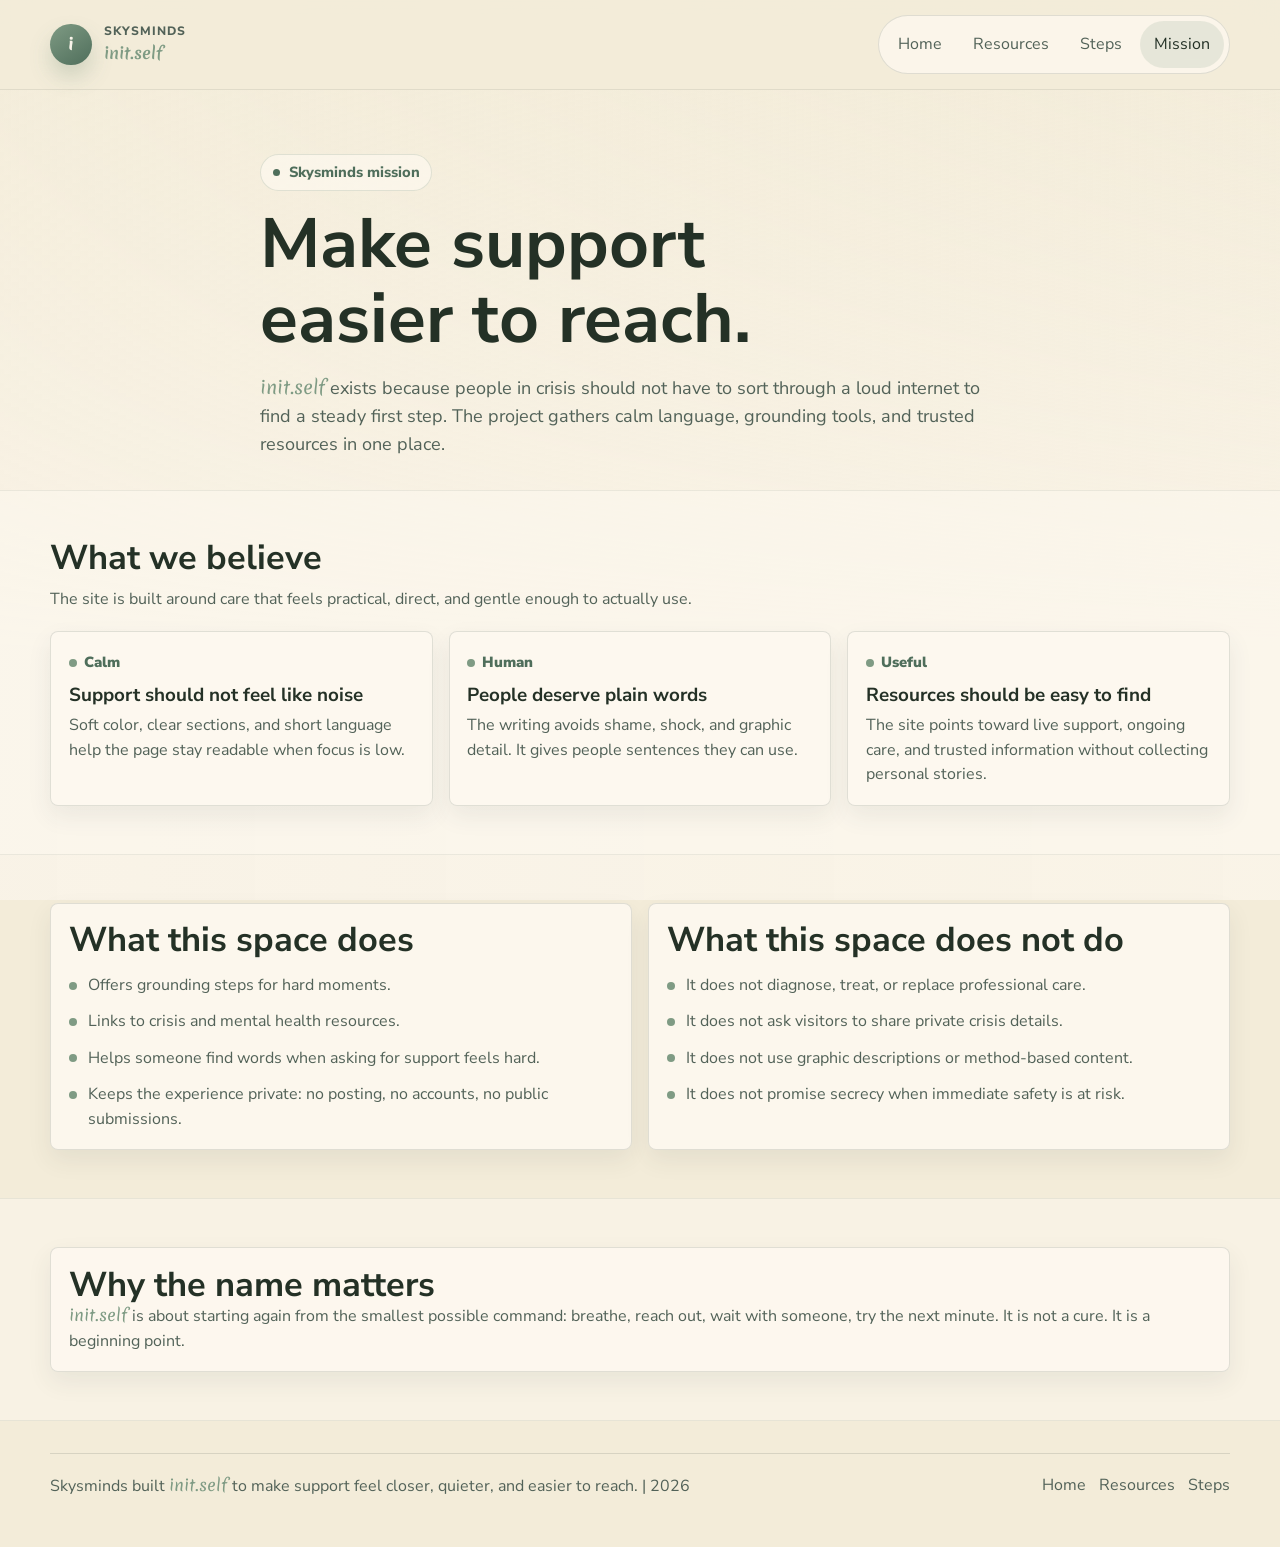
==== mission.html @ 9b26168d "Add files via upload" ====
<!doctype html>
<html lang="en">
  <head>
    <meta charset="utf-8" />
    <meta name="viewport" content="width=device-width, initial-scale=1" />
    <meta
      name="description"
      content="The Skysminds mission behind init.self: calm support, human language, and easier access to mental health resources."
    />
    <title>init.self | mission</title>
    <link rel="preconnect" href="https://fonts.googleapis.com" />
    <link rel="preconnect" href="https://fonts.gstatic.com" crossorigin />
    <link
      href="https://fonts.googleapis.com/css2?family=Merienda:wght@400;700&family=Nunito+Sans:wght@400;600;700;800&display=swap"
      rel="stylesheet"
    />
    <link rel="stylesheet" href="styles.css" />
    <script defer src="script.js"></script>
  </head>
  <body>
    <a class="skip-link" href="#main">Skip to content</a>
    <header class="site-header" data-header>
      <div class="header-inner">
        <a class="brand" href="index.html" aria-label="home">
          <span class="brand-mark">i</span>
          <span class="brand-copy">
            <small>Skysminds</small>
            <strong><span class="init-self">init.self</span></strong>
          </span>
        </a>
        <button class="menu-button" type="button" data-menu-button aria-expanded="false" aria-label="Open menu">
          <span aria-hidden="true"></span>
          Menu
        </button>
        <nav class="site-nav" aria-label="Primary">
          <a href="index.html">Home</a>
          <a href="resources.html">Resources</a>
          <a href="steps.html">Steps</a>
          <a href="mission.html" aria-current="page">Mission</a>
        </nav>
      </div>
    </header>

    <main id="main">
      <section class="hero compact">
        <div class="section-inner hero-copy" data-reveal>
          <div class="eyebrow">Skysminds mission</div>
          <h1>Make support easier to reach.</h1>
          <p class="lead">
            <span class="init-self">init.self</span> exists because people in crisis should not have to sort through
            a loud internet to find a steady first step. The project gathers calm language, grounding tools, and trusted
            resources in one place.
          </p>
        </div>
      </section>

      <section class="section quiet-band">
        <div class="section-inner">
          <div class="section-title" data-reveal>
            <h2>What we believe</h2>
            <p>The site is built around care that feels practical, direct, and gentle enough to actually use.</p>
          </div>
          <div class="grid three">
            <article class="mission-panel" data-reveal>
              <div class="kicker">Calm</div>
              <h3>Support should not feel like noise</h3>
              <p>Soft color, clear sections, and short language help the page stay readable when focus is low.</p>
            </article>
            <article class="mission-panel" data-reveal>
              <div class="kicker">Human</div>
              <h3>People deserve plain words</h3>
              <p>The writing avoids shame, shock, and graphic detail. It gives people sentences they can use.</p>
            </article>
            <article class="mission-panel" data-reveal>
              <div class="kicker">Useful</div>
              <h3>Resources should be easy to find</h3>
              <p>The site points toward live support, ongoing care, and trusted information without collecting personal stories.</p>
            </article>
          </div>
        </div>
      </section>

      <section class="section">
        <div class="section-inner grid two">
          <article class="feature" data-reveal>
            <h2>What this space does</h2>
            <ul class="feature-list">
              <li>Offers grounding steps for hard moments.</li>
              <li>Links to crisis and mental health resources.</li>
              <li>Helps someone find words when asking for support feels hard.</li>
              <li>Keeps the experience private: no posting, no accounts, no public submissions.</li>
            </ul>
          </article>
          <article class="feature" data-reveal>
            <h2>What this space does not do</h2>
            <ul class="feature-list">
              <li>It does not diagnose, treat, or replace professional care.</li>
              <li>It does not ask visitors to share private crisis details.</li>
              <li>It does not use graphic descriptions or method-based content.</li>
              <li>It does not promise secrecy when immediate safety is at risk.</li>
            </ul>
          </article>
        </div>
      </section>

      <section class="section quiet-band">
        <div class="section-inner">
          <div class="callout" data-reveal>
            <h2>Why the name matters</h2>
            <p>
              <span class="init-self">init.self</span> is about starting again from the smallest possible command:
              breathe, reach out, wait with someone, try the next minute. It is not a cure. It is a beginning point.
            </p>
          </div>
        </div>
      </section>
    </main>

    <footer class="page-footer">
      <div class="page-footer-inner">
        <div class="footer-wrap">
          <p>
            Skysminds built <span class="init-self">init.self</span> to make support feel closer, quieter, and easier
            to reach. <span data-year></span>
          </p>
          <div class="footer-links">
            <a href="index.html">Home</a>
            <a href="resources.html">Resources</a>
            <a href="steps.html">Steps</a>
          </div>
        </div>
      </div>
    </footer>
  </body>
</html>
---- styles.css ----
:root {
  --bg: #f3ecd9;
  --bg-soft: #f9f3e7;
  --surface: rgba(253, 249, 240, 0.88);
  --surface-solid: #fffaf0;
  --ink: #243126;
  --ink-soft: #526258;
  --sage: #7f9b84;
  --sage-deep: #4f6e5b;
  --sage-dark: #26332a;
  --sage-mist: #dbe5d3;
  --clay: #ad7f6d;
  --border: rgba(36, 49, 38, 0.13);
  --shadow: 0 18px 42px rgba(54, 70, 58, 0.12);
  --shadow-soft: 0 10px 24px rgba(54, 70, 58, 0.08);
  --radius-lg: 8px;
  --radius-md: 8px;
  --radius-sm: 6px;
  --container: 1180px;
}

*,
*::before,
*::after {
  box-sizing: border-box;
}

html {
  scroll-behavior: smooth;
}

[id] {
  scroll-margin-top: 8rem;
}

body {
  margin: 0;
  min-height: 100vh;
  background: var(--bg);
  color: var(--ink);
  font-family: "Nunito Sans", system-ui, sans-serif;
  line-height: 1.55;
  text-rendering: optimizeLegibility;
}

body::before {
  content: "";
  position: fixed;
  inset: 0;
  pointer-events: none;
  background: url("assets/quiet-dawn.png") center top / cover no-repeat;
  opacity: 0.5;
  z-index: -2;
}

body::after {
  content: "";
  position: fixed;
  inset: 0;
  pointer-events: none;
  background:
    linear-gradient(180deg, rgba(243, 236, 217, 0.16), rgba(249, 243, 231, 0.96) 72%),
    linear-gradient(90deg, rgba(243, 236, 217, 0.78), rgba(243, 236, 217, 0.12));
  z-index: -1;
}

a {
  color: inherit;
  text-decoration: none;
}

img {
  max-width: 100%;
  display: block;
}

button,
input,
textarea,
select {
  font: inherit;
}

.skip-link {
  position: absolute;
  left: 50%;
  top: -3.5rem;
  transform: translateX(-50%);
  background: var(--ink);
  color: var(--surface-solid);
  padding: 0.8rem 1rem;
  border-radius: 999px;
  z-index: 1000;
}

.skip-link:focus {
  top: 1rem;
}

.site-header {
  position: sticky;
  top: 0;
  z-index: 100;
  background: rgba(243, 236, 217, 0.78);
  backdrop-filter: blur(18px);
  border-bottom: 1px solid rgba(36, 49, 38, 0.09);
  transition: box-shadow 180ms ease, background 180ms ease;
}

.site-header.is-scrolled {
  background: rgba(249, 243, 231, 0.92);
  box-shadow: 0 10px 30px rgba(54, 70, 58, 0.08);
}

.header-inner,
.page-footer-inner,
.section-inner {
  width: min(calc(100% - 2rem), var(--container));
  margin: 0 auto;
}

.header-inner {
  display: flex;
  align-items: center;
  justify-content: space-between;
  gap: 1rem;
  padding: 0.95rem 0;
}

.brand {
  display: inline-flex;
  align-items: center;
  gap: 0.8rem;
  font-weight: 800;
}

.brand-mark {
  width: 2.6rem;
  height: 2.6rem;
  display: grid;
  place-items: center;
  border-radius: 50%;
  background: linear-gradient(145deg, var(--sage) 0%, var(--sage-deep) 100%);
  color: #f9f4ea;
  font-family: "Merienda", cursive;
  box-shadow: 0 12px 22px rgba(79, 110, 91, 0.22);
}

.brand-copy {
  display: grid;
  gap: 0.05rem;
}

.brand-copy small {
  color: var(--ink-soft);
  font-size: 0.76rem;
  letter-spacing: 0.08em;
  text-transform: uppercase;
}

.brand-copy strong {
  font-size: 1rem;
}

.init-self {
  color: var(--sage);
  font-family: "Merienda", cursive;
}

.site-nav {
  display: flex;
  align-items: center;
  gap: 0.2rem;
  padding: 0.32rem;
  border: 1px solid var(--border);
  border-radius: 999px;
  background: rgba(253, 249, 240, 0.72);
}

.site-nav a {
  padding: 0.68rem 0.88rem;
  border-radius: 999px;
  color: var(--ink-soft);
  transition: background 160ms ease, color 160ms ease;
}

.site-nav a:hover,
.site-nav a:focus-visible,
.site-nav a[aria-current="page"] {
  background: rgba(127, 155, 132, 0.16);
  color: var(--ink);
}

.menu-button {
  display: none;
  align-items: center;
  gap: 0.6rem;
  border: 1px solid var(--border);
  background: rgba(253, 249, 240, 0.9);
  color: var(--ink);
  padding: 0.72rem 0.88rem;
  border-radius: 999px;
  box-shadow: var(--shadow-soft);
}

.menu-button span {
  display: inline-block;
  width: 1rem;
  height: 2px;
  background: currentColor;
  border-radius: 999px;
  box-shadow: 0 5px 0 currentColor, 0 -5px 0 currentColor;
}

.hero {
  min-height: calc(100vh - 5rem);
  display: grid;
  align-items: center;
  padding: 3rem 0 2rem;
}

.hero.compact {
  min-height: auto;
  padding: 4rem 0 2rem;
}

.hero-layout {
  display: grid;
  grid-template-columns: minmax(0, 1fr) 360px;
  gap: 2rem;
  align-items: end;
}

.hero-copy {
  max-width: 760px;
}

.eyebrow {
  display: inline-flex;
  align-items: center;
  gap: 0.55rem;
  padding: 0.38rem 0.72rem;
  margin-bottom: 1rem;
  border: 1px solid rgba(79, 110, 91, 0.16);
  border-radius: 999px;
  background: rgba(253, 249, 240, 0.65);
  color: var(--sage-deep);
  font-weight: 800;
  font-size: 0.92rem;
}

.eyebrow::before {
  content: "";
  width: 0.46rem;
  height: 0.46rem;
  border-radius: 50%;
  background: var(--sage-deep);
}

h1,
h2,
h3,
h4 {
  margin: 0;
  line-height: 1.08;
  letter-spacing: 0;
}

h1 {
  font-size: 4.35rem;
  max-width: 12ch;
}

h2 {
  font-size: 2.15rem;
}

h3 {
  font-size: 1.18rem;
}

.lead {
  margin: 1rem 0 0;
  max-width: 66ch;
  color: var(--ink-soft);
  font-size: 1.13rem;
}

.hero-actions,
.resource-actions {
  display: flex;
  flex-wrap: wrap;
  gap: 0.75rem;
  margin-top: 1.35rem;
}

.button {
  display: inline-flex;
  align-items: center;
  justify-content: center;
  min-height: 3rem;
  padding: 0.78rem 1rem;
  border-radius: 999px;
  border: 1px solid transparent;
  font-weight: 800;
  transition: transform 160ms ease, box-shadow 160ms ease, background 160ms ease;
}

.button:hover {
  transform: translateY(-1px);
}

.button.primary {
  background: linear-gradient(145deg, var(--sage) 0%, var(--sage-deep) 100%);
  color: #fbf7ef;
  box-shadow: 0 13px 24px rgba(79, 110, 91, 0.22);
}

.button.secondary {
  background: rgba(253, 249, 240, 0.86);
  color: var(--ink);
  border-color: var(--border);
}

.quick-panel {
  padding: 1rem;
  border: 1px solid var(--border);
  border-radius: var(--radius-lg);
  background: rgba(253, 249, 240, 0.76);
  box-shadow: var(--shadow);
}

.quick-panel h2 {
  font-size: 1.25rem;
  margin-bottom: 0.75rem;
}

.quick-list {
  display: grid;
  gap: 0.65rem;
}

.quick-link {
  display: grid;
  grid-template-columns: 2.15rem 1fr;
  gap: 0.7rem;
  align-items: start;
  padding: 0.75rem;
  border: 1px solid rgba(36, 49, 38, 0.1);
  border-radius: var(--radius-md);
  background: rgba(255, 255, 255, 0.52);
}

.quick-link:hover,
.quick-link:focus-visible {
  border-color: rgba(79, 110, 91, 0.32);
  background: rgba(255, 255, 255, 0.72);
}

.quick-link strong {
  display: block;
  margin-bottom: 0.08rem;
}

.quick-link span:last-child {
  color: var(--ink-soft);
}

.icon-dot {
  width: 2.15rem;
  height: 2.15rem;
  display: grid;
  place-items: center;
  border-radius: 50%;
  background: rgba(127, 155, 132, 0.18);
  color: var(--sage-deep);
  font-weight: 900;
}

.crisis-strip {
  margin-top: 1.1rem;
  padding: 1rem;
  border: 1px solid rgba(79, 110, 91, 0.18);
  border-radius: var(--radius-md);
  background: rgba(127, 155, 132, 0.14);
  color: var(--ink);
}

.crisis-strip strong {
  display: block;
  margin-bottom: 0.25rem;
}

.crisis-strip a {
  font-weight: 900;
  color: var(--sage-deep);
  text-decoration: underline;
  text-underline-offset: 0.2em;
}

.section {
  padding: 3rem 0;
}

.section-title {
  max-width: 760px;
  margin-bottom: 1.2rem;
}

.section-title p {
  margin: 0.65rem 0 0;
  color: var(--ink-soft);
}

.grid {
  display: grid;
  gap: 1rem;
}

.grid.four {
  grid-template-columns: repeat(4, minmax(0, 1fr));
}

.grid.three {
  grid-template-columns: repeat(3, minmax(0, 1fr));
}

.grid.two {
  grid-template-columns: repeat(2, minmax(0, 1fr));
}

.tile,
.feature,
.callout,
.resource-card,
.timeline-item,
.mission-panel,
.quiet-card {
  padding: 1.1rem;
  border: 1px solid var(--border);
  border-radius: var(--radius-lg);
  background: var(--surface);
  box-shadow: var(--shadow-soft);
}

.resource-card.emergency {
  background: linear-gradient(180deg, rgba(127, 155, 132, 0.2), rgba(253, 249, 240, 0.9));
  border-color: rgba(79, 110, 91, 0.28);
}

.tile h3,
.feature h3,
.callout h3,
.resource-card h3,
.timeline-item h3,
.mission-panel h3,
.quiet-card h3 {
  margin-bottom: 0.45rem;
}

.tile p,
.feature p,
.callout p,
.resource-card p,
.timeline-item p,
.mission-panel p,
.quiet-card p {
  margin: 0;
  color: var(--ink-soft);
}

.kicker {
  display: inline-flex;
  align-items: center;
  gap: 0.45rem;
  margin-bottom: 0.7rem;
  color: var(--sage-deep);
  font-weight: 900;
  font-size: 0.92rem;
}

.kicker::before {
  content: "";
  width: 0.5rem;
  height: 0.5rem;
  border-radius: 50%;
  background: var(--sage);
}

.feature-list,
.bullets {
  display: grid;
  gap: 0.72rem;
  padding: 0;
  margin: 0.9rem 0 0;
  list-style: none;
}

.feature-list li,
.bullets li {
  display: flex;
  gap: 0.7rem;
  align-items: flex-start;
  color: var(--ink-soft);
}

.feature-list li::before,
.bullets li::before {
  content: "";
  flex: 0 0 0.5rem;
  width: 0.5rem;
  height: 0.5rem;
  margin-top: 0.55rem;
  border-radius: 50%;
  background: var(--sage);
}

.quiet-band {
  background: rgba(253, 249, 240, 0.48);
  border-block: 1px solid rgba(36, 49, 38, 0.08);
}

.ten-rule-card {
  display: flex;
  justify-content: space-between;
  align-items: center;
  gap: 1rem;
  margin-bottom: 1rem;
  padding: 1.1rem;
  border: 1px solid rgba(79, 110, 91, 0.22);
  border-radius: var(--radius-lg);
  background: rgba(253, 249, 240, 0.82);
  box-shadow: var(--shadow-soft);
}

.ten-rule-card h3 {
  margin-bottom: 0.35rem;
}

.ten-rule-card p {
  max-width: 62ch;
  margin: 0;
  color: var(--ink-soft);
}

.ten-label {
  display: inline-flex;
  margin-bottom: 0.4rem;
  color: var(--sage-deep);
  font-weight: 900;
}

.ten-plan {
  display: grid;
  grid-template-columns: repeat(4, minmax(0, 1fr));
  gap: 1rem;
}

.ten-step {
  position: relative;
  padding: 1.1rem;
  border: 1px solid var(--border);
  border-radius: var(--radius-lg);
  background: var(--surface);
  box-shadow: var(--shadow-soft);
}

.minute {
  display: inline-grid;
  place-items: center;
  min-width: 3.2rem;
  height: 2rem;
  margin-bottom: 0.75rem;
  border-radius: 999px;
  background: rgba(127, 155, 132, 0.18);
  color: var(--sage-deep);
  font-weight: 900;
}

.ten-step p {
  margin: 0.45rem 0 0;
  color: var(--ink-soft);
}

.practice {
  display: grid;
  gap: 0.7rem;
}

.practice-step {
  display: flex;
  gap: 0.75rem;
  align-items: flex-start;
  padding: 0.85rem;
  border-radius: var(--radius-md);
  background: rgba(255, 255, 255, 0.46);
}

.practice-step strong {
  color: var(--sage-deep);
}

.timeline {
  display: grid;
  gap: 0.85rem;
}

.timeline-item .step {
  width: 2rem;
  height: 2rem;
  display: inline-grid;
  place-items: center;
  margin-bottom: 0.75rem;
  border-radius: 50%;
  background: rgba(127, 155, 132, 0.18);
  color: var(--sage-deep);
  font-weight: 900;
}

.page-footer {
  padding: 2rem 0 3rem;
}

.footer-wrap {
  display: flex;
  justify-content: space-between;
  align-items: flex-start;
  gap: 1rem;
  flex-wrap: wrap;
  padding-top: 1.2rem;
  border-top: 1px solid var(--border);
}

.footer-wrap p {
  max-width: 68ch;
  margin: 0;
  color: var(--ink-soft);
}

.footer-links {
  display: flex;
  flex-wrap: wrap;
  gap: 0.8rem;
}

.footer-links a {
  color: var(--ink-soft);
}

.footer-links a:hover,
.footer-links a:focus-visible {
  color: var(--ink);
}

[data-reveal] {
  opacity: 0;
  transform: translateY(12px);
  transition: opacity 560ms ease, transform 560ms ease;
}

[data-reveal].is-visible {
  opacity: 1;
  transform: translateY(0);
}

@media (max-width: 1080px) {
  .hero-layout {
    grid-template-columns: 1fr;
    align-items: start;
  }

  .quick-panel {
    max-width: 760px;
  }

  .grid.four {
    grid-template-columns: repeat(2, minmax(0, 1fr));
  }

  .ten-plan {
    grid-template-columns: repeat(2, minmax(0, 1fr));
  }
}

@media (max-width: 820px) {
  .menu-button {
    display: inline-flex;
  }

  .site-nav {
    position: absolute;
    right: 1rem;
    top: calc(100% + 0.65rem);
    display: none;
    width: min(20rem, calc(100vw - 2rem));
    flex-direction: column;
    align-items: stretch;
    padding: 0.45rem;
    border-radius: var(--radius-lg);
    box-shadow: var(--shadow);
  }

  .site-header[data-open="true"] .site-nav {
    display: flex;
  }

  .header-inner {
    position: relative;
  }

  .grid.three,
  .grid.two {
    grid-template-columns: 1fr;
  }
}

@media (max-width: 640px) {
  [id] {
    scroll-margin-top: 5.5rem;
  }

  .brand-copy small {
    font-size: 0.68rem;
  }

  h1 {
    font-size: 2.85rem;
  }

  h2 {
    font-size: 1.8rem;
  }

  .hero {
    min-height: auto;
    padding: 2.5rem 0 1.5rem;
  }

  .hero.compact {
    padding-top: 2.5rem;
  }

  .lead {
    font-size: 1.04rem;
  }

  .grid.four {
    grid-template-columns: 1fr;
  }

  .ten-rule-card {
    align-items: stretch;
    flex-direction: column;
  }

  .ten-plan {
    grid-template-columns: 1fr;
  }

  .button {
    width: 100%;
  }

  .quick-link {
    grid-template-columns: 1.9rem 1fr;
  }

  .footer-wrap {
    flex-direction: column;
  }
}

@media (prefers-reduced-motion: reduce) {
  html {
    scroll-behavior: auto;
  }

  *,
  *::before,
  *::after {
    animation: none !important;
    transition-duration: 0.01ms !important;
    transition-delay: 0ms !important;
  }

  [data-reveal] {
    opacity: 1;
    transform: none;
  }
}
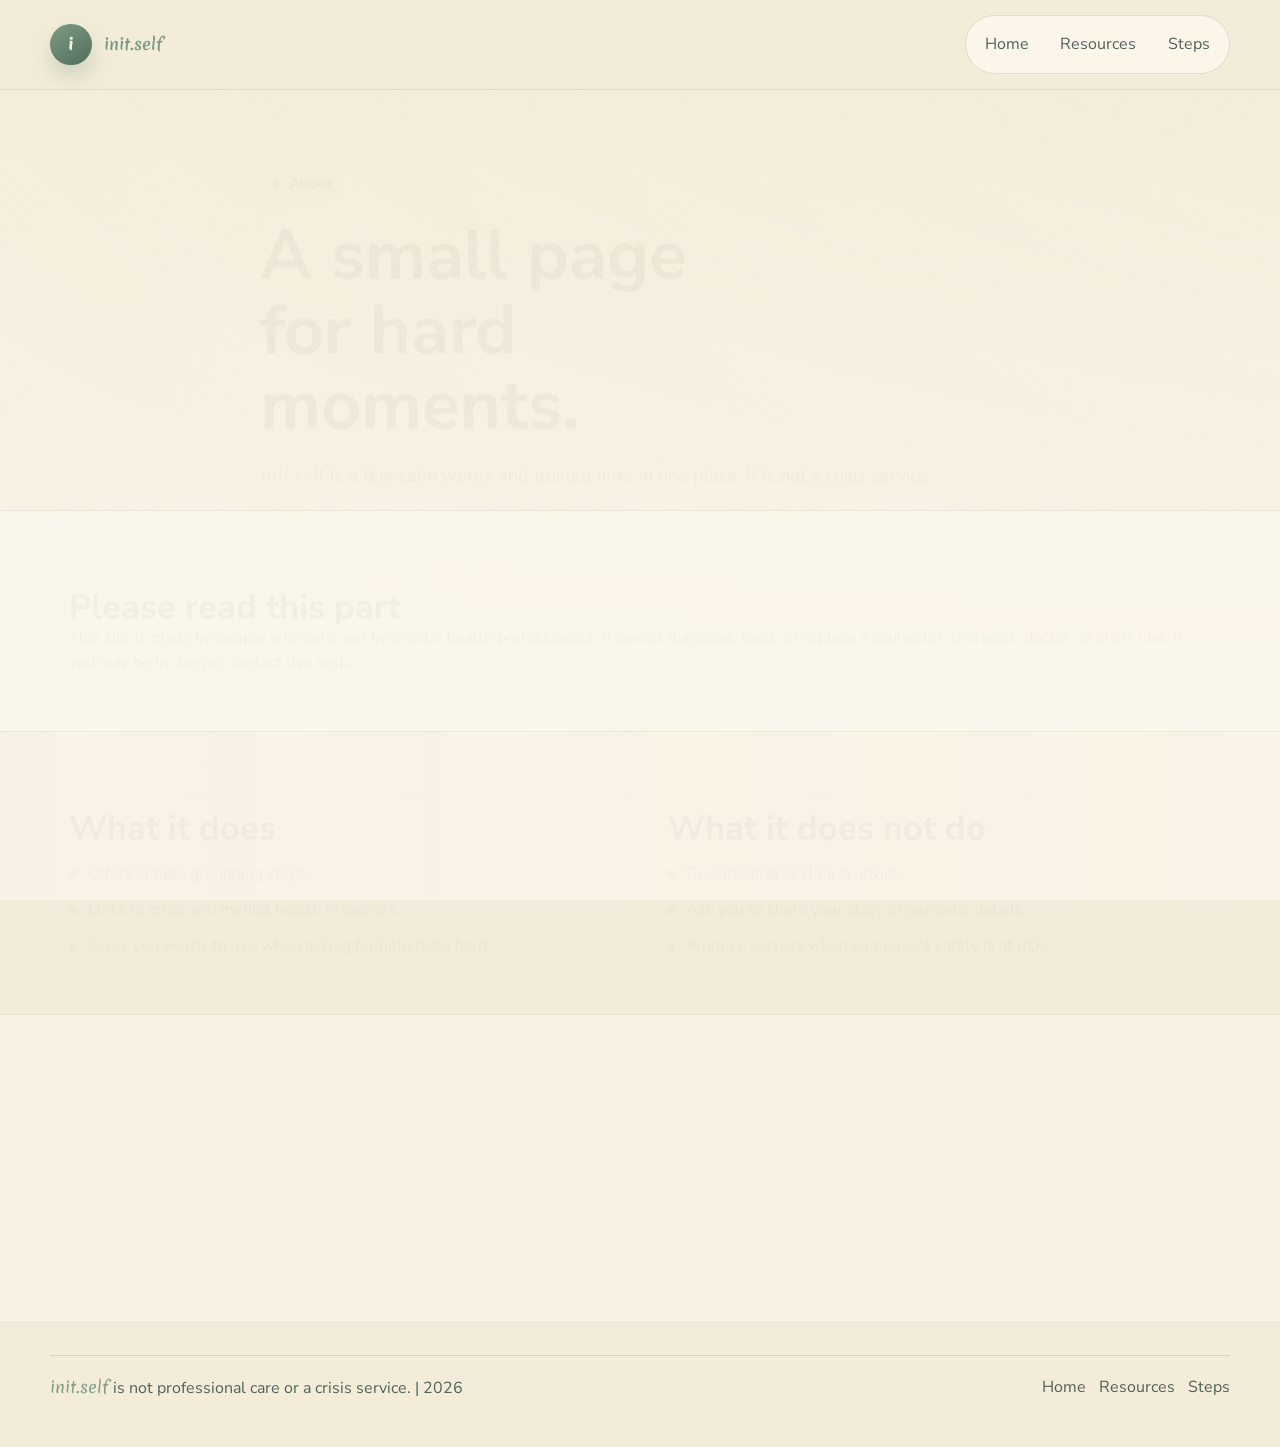
==== commit 91c01875: "Soften safety-plan wording, add disclaimers and non-U.S. help, replace Mission with About Co-Authore" ====
--- a/mission.html
+++ b/mission.html
@@ -2,134 +2,11 @@
 <html lang="en">
   <head>
     <meta charset="utf-8" />
-    <meta name="viewport" content="width=device-width, initial-scale=1" />
-    <meta
-      name="description"
-      content="The Skysminds mission behind init.self: calm support, human language, and easier access to mental health resources."
-    />
-    <title>init.self | mission</title>
-    <link rel="preconnect" href="https://fonts.googleapis.com" />
-    <link rel="preconnect" href="https://fonts.gstatic.com" crossorigin />
-    <link
-      href="https://fonts.googleapis.com/css2?family=Merienda:wght@400;700&family=Nunito+Sans:wght@400;600;700;800&display=swap"
-      rel="stylesheet"
-    />
-    <link rel="stylesheet" href="styles.css" />
-    <script defer src="script.js"></script>
+    <meta http-equiv="refresh" content="0; url=about.html" />
+    <link rel="canonical" href="about.html" />
+    <title>init.self | about</title>
   </head>
   <body>
-    <a class="skip-link" href="#main">Skip to content</a>
-    <header class="site-header" data-header>
-      <div class="header-inner">
-        <a class="brand" href="index.html" aria-label="home">
-          <span class="brand-mark">i</span>
-          <span class="brand-copy">
-            <small>Skysminds</small>
-            <strong><span class="init-self">init.self</span></strong>
-          </span>
-        </a>
-        <button class="menu-button" type="button" data-menu-button aria-expanded="false" aria-label="Open menu">
-          <span aria-hidden="true"></span>
-          Menu
-        </button>
-        <nav class="site-nav" aria-label="Primary">
-          <a href="index.html">Home</a>
-          <a href="resources.html">Resources</a>
-          <a href="steps.html">Steps</a>
-          <a href="mission.html" aria-current="page">Mission</a>
-        </nav>
-      </div>
-    </header>
-
-    <main id="main">
-      <section class="hero compact">
-        <div class="section-inner hero-copy" data-reveal>
-          <div class="eyebrow">Skysminds mission</div>
-          <h1>Make support easier to reach.</h1>
-          <p class="lead">
-            <span class="init-self">init.self</span> exists because people in crisis should not have to sort through
-            a loud internet to find a steady first step. The project gathers calm language, grounding tools, and trusted
-            resources in one place.
-          </p>
-        </div>
-      </section>
-
-      <section class="section quiet-band">
-        <div class="section-inner">
-          <div class="section-title" data-reveal>
-            <h2>What we believe</h2>
-            <p>The site is built around care that feels practical, direct, and gentle enough to actually use.</p>
-          </div>
-          <div class="grid three">
-            <article class="mission-panel" data-reveal>
-              <div class="kicker">Calm</div>
-              <h3>Support should not feel like noise</h3>
-              <p>Soft color, clear sections, and short language help the page stay readable when focus is low.</p>
-            </article>
-            <article class="mission-panel" data-reveal>
-              <div class="kicker">Human</div>
-              <h3>People deserve plain words</h3>
-              <p>The writing avoids shame, shock, and graphic detail. It gives people sentences they can use.</p>
-            </article>
-            <article class="mission-panel" data-reveal>
-              <div class="kicker">Useful</div>
-              <h3>Resources should be easy to find</h3>
-              <p>The site points toward live support, ongoing care, and trusted information without collecting personal stories.</p>
-            </article>
-          </div>
-        </div>
-      </section>
-
-      <section class="section">
-        <div class="section-inner grid two">
-          <article class="feature" data-reveal>
-            <h2>What this space does</h2>
-            <ul class="feature-list">
-              <li>Offers grounding steps for hard moments.</li>
-              <li>Links to crisis and mental health resources.</li>
-              <li>Helps someone find words when asking for support feels hard.</li>
-              <li>Keeps the experience private: no posting, no accounts, no public submissions.</li>
-            </ul>
-          </article>
-          <article class="feature" data-reveal>
-            <h2>What this space does not do</h2>
-            <ul class="feature-list">
-              <li>It does not diagnose, treat, or replace professional care.</li>
-              <li>It does not ask visitors to share private crisis details.</li>
-              <li>It does not use graphic descriptions or method-based content.</li>
-              <li>It does not promise secrecy when immediate safety is at risk.</li>
-            </ul>
-          </article>
-        </div>
-      </section>
-
-      <section class="section quiet-band">
-        <div class="section-inner">
-          <div class="callout" data-reveal>
-            <h2>Why the name matters</h2>
-            <p>
-              <span class="init-self">init.self</span> is about starting again from the smallest possible command:
-              breathe, reach out, wait with someone, try the next minute. It is not a cure. It is a beginning point.
-            </p>
-          </div>
-        </div>
-      </section>
-    </main>
-
-    <footer class="page-footer">
-      <div class="page-footer-inner">
-        <div class="footer-wrap">
-          <p>
-            Skysminds built <span class="init-self">init.self</span> to make support feel closer, quieter, and easier
-            to reach. <span data-year></span>
-          </p>
-          <div class="footer-links">
-            <a href="index.html">Home</a>
-            <a href="resources.html">Resources</a>
-            <a href="steps.html">Steps</a>
-          </div>
-        </div>
-      </div>
-    </footer>
+    <p><a href="about.html">Continue to the About page</a></p>
   </body>
 </html>
